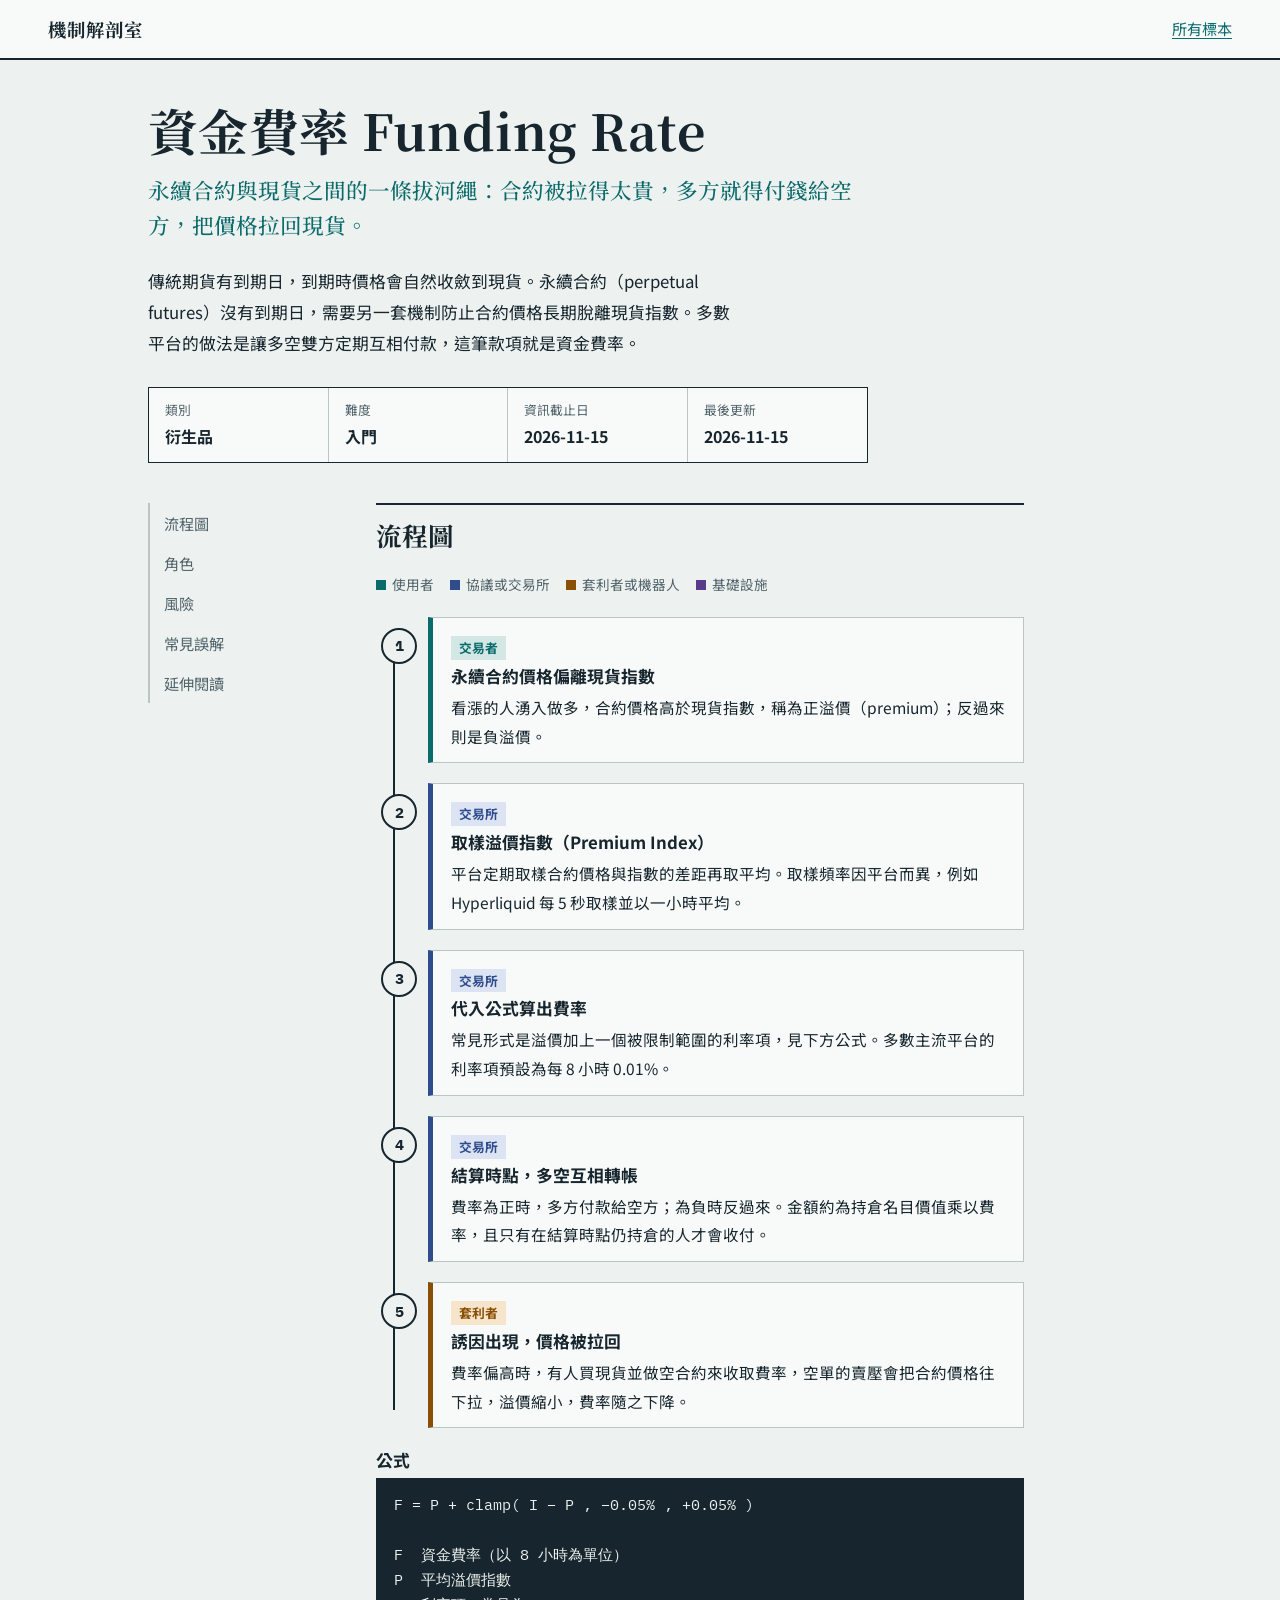
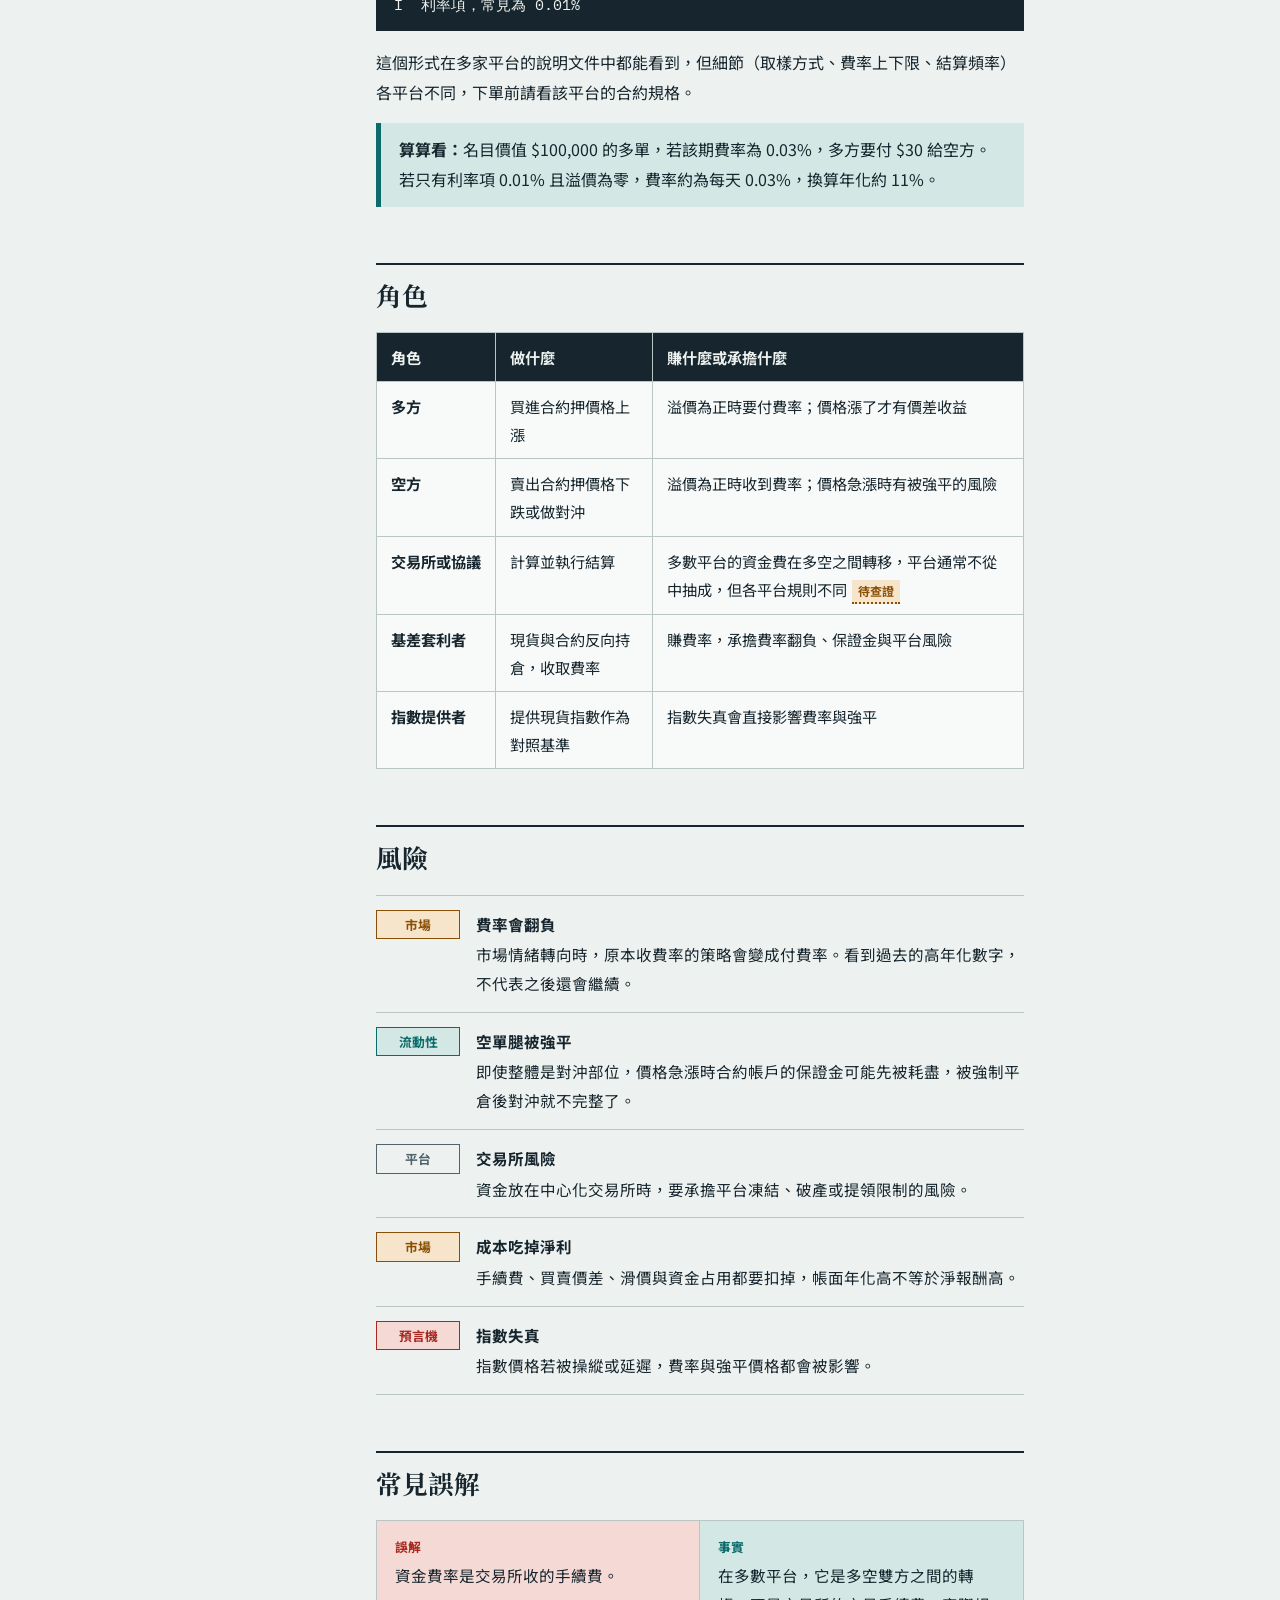
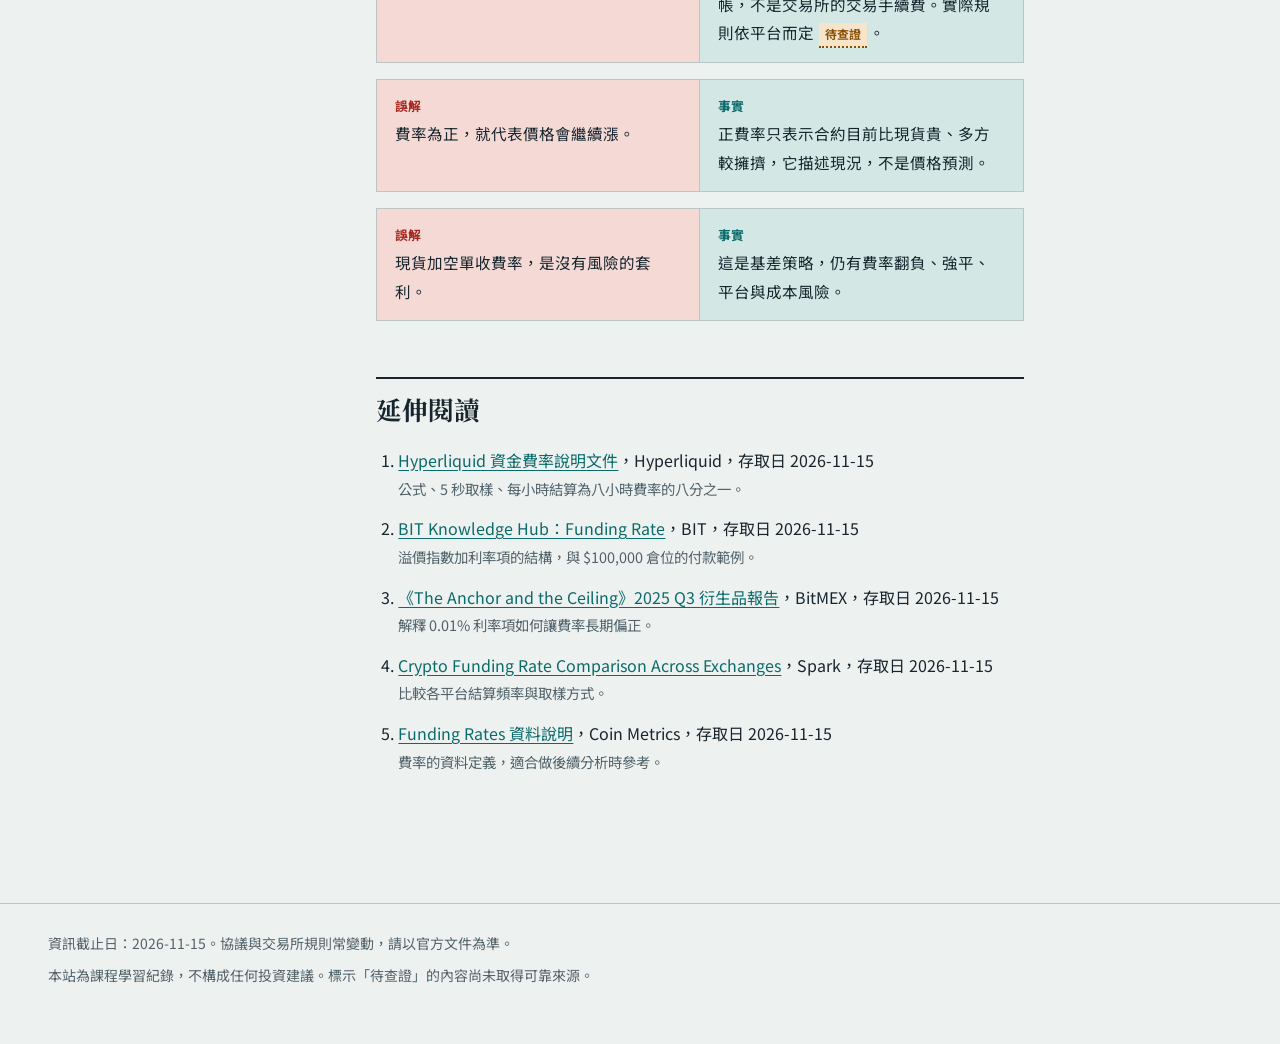
==== mechanisms/funding-rate.html @ 9c83f1c2 "1" ====
<!DOCTYPE html>
<html lang="zh-Hant">
<head>
  <meta charset="utf-8">
  <meta name="viewport" content="width=device-width, initial-scale=1">
  <title>資金費率 Funding Rate｜機制解剖室</title>
  <meta name="description" content="永續合約如何靠多空互相付款，讓價格不偏離現貨。">
  <link rel="preconnect" href="https://fonts.googleapis.com">
  <link rel="preconnect" href="https://fonts.gstatic.com" crossorigin>
  <link rel="stylesheet" href="https://fonts.googleapis.com/css2?family=IBM+Plex+Mono:wght@400;600&family=Noto+Sans+TC:wght@400;500;700&family=Noto+Serif+TC:wght@500;700&display=swap">
  <link rel="stylesheet" href="../assets/style.css">
</head>
<body>
  <header class="site-header">
    <a class="brand" href="../index.html">機制解剖室</a>
    <nav><a href="../index.html">所有標本</a></nav>
  </header>

  <main class="page">
    <header class="specimen-head">
      <h1>資金費率 Funding Rate</h1>
      <p class="metaphor">永續合約與現貨之間的一條拔河繩：合約被拉得太貴，多方就得付錢給空方，把價格拉回現貨。</p>
      <p class="lede">傳統期貨有到期日，到期時價格會自然收斂到現貨。永續合約（perpetual futures）沒有到期日，需要另一套機制防止合約價格長期脫離現貨指數。多數平台的做法是讓多空雙方定期互相付款，這筆款項就是資金費率。</p>
      <dl class="specimen-card">
        <div><dt>類別</dt><dd>衍生品</dd></div>
        <div><dt>難度</dt><dd>入門</dd></div>
        <div><dt>資訊截止日</dt><dd>2026-11-15</dd></div>
        <div><dt>最後更新</dt><dd>2026-11-15</dd></div>
      </dl>
    </header>

    <nav class="toc" aria-label="本頁目錄">
      <ul>
        <li><a href="#flow">流程圖</a></li>
        <li><a href="#roles">角色</a></li>
        <li><a href="#risks">風險</a></li>
        <li><a href="#myths">常見誤解</a></li>
        <li><a href="#refs">延伸閱讀</a></li>
      </ul>
    </nav>

    <div class="content">

      <section class="block" id="flow">
        <h2>流程圖</h2>
        <ul class="legend">
          <li class="l-user">使用者</li>
          <li class="l-protocol">協議或交易所</li>
          <li class="l-bot">套利者或機器人</li>
          <li class="l-infra">基礎設施</li>
        </ul>
        <ol class="flow">
          <li class="flow-step" data-actor="user">
            <span class="actor">交易者</span>
            <h3>永續合約價格偏離現貨指數</h3>
            <p>看漲的人湧入做多，合約價格高於現貨指數，稱為正溢價（premium）；反過來則是負溢價。</p>
          </li>
          <li class="flow-step" data-actor="protocol">
            <span class="actor">交易所</span>
            <h3>取樣溢價指數（Premium Index）</h3>
            <p>平台定期取樣合約價格與指數的差距再取平均。取樣頻率因平台而異，例如 Hyperliquid 每 5 秒取樣並以一小時平均。</p>
          </li>
          <li class="flow-step" data-actor="protocol">
            <span class="actor">交易所</span>
            <h3>代入公式算出費率</h3>
            <p>常見形式是溢價加上一個被限制範圍的利率項，見下方公式。多數主流平台的利率項預設為每 8 小時 0.01%。</p>
          </li>
          <li class="flow-step" data-actor="protocol">
            <span class="actor">交易所</span>
            <h3>結算時點，多空互相轉帳</h3>
            <p>費率為正時，多方付款給空方；為負時反過來。金額約為持倉名目價值乘以費率，且只有在結算時點仍持倉的人才會收付。</p>
          </li>
          <li class="flow-step" data-actor="bot">
            <span class="actor">套利者</span>
            <h3>誘因出現，價格被拉回</h3>
            <p>費率偏高時，有人買現貨並做空合約來收取費率，空單的賣壓會把合約價格往下拉，溢價縮小，費率隨之下降。</p>
          </li>
        </ol>

        <h3>公式</h3>
        <pre class="formula">F = P + clamp( I − P , −0.05% , +0.05% )

F  資金費率（以 8 小時為單位）
P  平均溢價指數
I  利率項，常見為 0.01%</pre>
        <p>這個形式在多家平台的說明文件中都能看到，但細節（取樣方式、費率上下限、結算頻率）各平台不同，下單前請看該平台的合約規格。</p>

        <div class="example">
          <p><strong>算算看：</strong>名目價值 $100,000 的多單，若該期費率為 0.03%，多方要付 $30 給空方。若只有利率項 0.01% 且溢價為零，費率約為每天 0.03%，換算年化約 11%。</p>
        </div>
      </section>

      <section class="block" id="roles">
        <h2>角色</h2>
        <div class="table-wrap">
          <table>
            <thead><tr><th>角色</th><th>做什麼</th><th>賺什麼或承擔什麼</th></tr></thead>
            <tbody>
              <tr><td>多方</td><td>買進合約押價格上漲</td><td>溢價為正時要付費率；價格漲了才有價差收益</td></tr>
              <tr><td>空方</td><td>賣出合約押價格下跌或做對沖</td><td>溢價為正時收到費率；價格急漲時有被強平的風險</td></tr>
              <tr><td>交易所或協議</td><td>計算並執行結算</td><td>多數平台的資金費在多空之間轉移，平台通常不從中抽成，但各平台規則不同 <span class="verify">待查證</span></td></tr>
              <tr><td>基差套利者</td><td>現貨與合約反向持倉，收取費率</td><td>賺費率，承擔費率翻負、保證金與平台風險</td></tr>
              <tr><td>指數提供者</td><td>提供現貨指數作為對照基準</td><td>指數失真會直接影響費率與強平</td></tr>
            </tbody>
          </table>
        </div>
      </section>

      <section class="block" id="risks">
        <h2>風險</h2>
        <ul class="risks">
          <li><span class="tag tag-market">市場</span><div><p><strong>費率會翻負</strong>市場情緒轉向時，原本收費率的策略會變成付費率。看到過去的高年化數字，不代表之後還會繼續。</p></div></li>
          <li><span class="tag tag-liquidity">流動性</span><div><p><strong>空單腿被強平</strong>即使整體是對沖部位，價格急漲時合約帳戶的保證金可能先被耗盡，被強制平倉後對沖就不完整了。</p></div></li>
          <li><span class="tag tag-platform">平台</span><div><p><strong>交易所風險</strong>資金放在中心化交易所時，要承擔平台凍結、破產或提領限制的風險。</p></div></li>
          <li><span class="tag tag-market">市場</span><div><p><strong>成本吃掉淨利</strong>手續費、買賣價差、滑價與資金占用都要扣掉，帳面年化高不等於淨報酬高。</p></div></li>
          <li><span class="tag tag-oracle">預言機</span><div><p><strong>指數失真</strong>指數價格若被操縱或延遲，費率與強平價格都會被影響。</p></div></li>
        </ul>
      </section>

      <section class="block" id="myths">
        <h2>常見誤解</h2>
        <div class="myth">
          <p class="wrong"><b>誤解</b>資金費率是交易所收的手續費。</p>
          <p class="right"><b>事實</b>在多數平台，它是多空雙方之間的轉帳，不是交易所的交易手續費。實際規則依平台而定 <span class="verify">待查證</span>。</p>
        </div>
        <div class="myth">
          <p class="wrong"><b>誤解</b>費率為正，就代表價格會繼續漲。</p>
          <p class="right"><b>事實</b>正費率只表示合約目前比現貨貴、多方較擁擠，它描述現況，不是價格預測。</p>
        </div>
        <div class="myth">
          <p class="wrong"><b>誤解</b>現貨加空單收費率，是沒有風險的套利。</p>
          <p class="right"><b>事實</b>這是基差策略，仍有費率翻負、強平、平台與成本風險。</p>
        </div>
      </section>

      <section class="block" id="refs">
        <h2>延伸閱讀</h2>
        <ol class="refs">
          <li><a href="https://hyperliquid.gitbook.io/hyperliquid-docs/trading/funding.md">Hyperliquid 資金費率說明文件</a>，Hyperliquid，存取日 2026-11-15<span class="ref-note">公式、5 秒取樣、每小時結算為八小時費率的八分之一。</span></li>
          <li><a href="https://www.bit.com/knowledge-hub/funding-rate">BIT Knowledge Hub：Funding Rate</a>，BIT，存取日 2026-11-15<span class="ref-note">溢價指數加利率項的結構，與 $100,000 倉位的付款範例。</span></li>
          <li><a href="https://www.bitmex.com/blog/2025q3-derivatives-report">《The Anchor and the Ceiling》2025 Q3 衍生品報告</a>，BitMEX，存取日 2026-11-15<span class="ref-note">解釋 0.01% 利率項如何讓費率長期偏正。</span></li>
          <li><a href="https://www.spark.money/tools/funding-rate-comparison">Crypto Funding Rate Comparison Across Exchanges</a>，Spark，存取日 2026-11-15<span class="ref-note">比較各平台結算頻率與取樣方式。</span></li>
          <li><a href="https://docs.coinmetrics.io/market-data/market-data-overview/funding-rates/funding-rates">Funding Rates 資料說明</a>，Coin Metrics，存取日 2026-11-15<span class="ref-note">費率的資料定義，適合做後續分析時參考。</span></li>
        </ol>
      </section>

    </div>
  </main>

  <footer class="site-footer">
    <p>資訊截止日：2026-11-15。協議與交易所規則常變動，請以官方文件為準。</p>
    <p>本站為課程學習紀錄，不構成任何投資建議。標示「待查證」的內容尚未取得可靠來源。</p>
  </footer>
</body>
</html>
---- assets/style.css ----
/* 機制解剖室 — 全站唯一樣式檔。規則見 AGENTS.md 第 6 節。 */

:root {
  --paper: #edf1ef;
  --surface: #f8faf9;
  --ink: #17262e;
  --muted: #51636b;
  --rule: #b9c6c4;

  --teal: #0b6b6b;
  --teal-soft: #d3e8e5;
  --amber: #8a4f06;
  --amber-soft: #f6e5cb;
  --red: #a8281f;
  --red-soft: #f4d9d5;
  --blue: #2f4c8c;
  --blue-soft: #dce4f4;
  --violet: #5b3a8c;
  --violet-soft: #e7dff3;

  --serif: "Noto Serif TC", "Songti TC", "PMingLiU", serif;
  --sans: "Noto Sans TC", "PingFang TC", "Microsoft JhengHei", system-ui, sans-serif;
  --mono: "IBM Plex Mono", ui-monospace, Menlo, Consolas, monospace;
}

*, *::before, *::after { box-sizing: border-box; }

html { scroll-behavior: smooth; }
@media (prefers-reduced-motion: reduce) { html { scroll-behavior: auto; } }

body {
  margin: 0;
  background: var(--paper);
  color: var(--ink);
  font: 400 1rem/1.85 var(--sans);
  -webkit-text-size-adjust: 100%;
}

a { color: var(--teal); text-underline-offset: 3px; }
a:hover { color: var(--ink); }
a:focus-visible, summary:focus-visible {
  outline: 3px solid var(--amber);
  outline-offset: 3px;
}

/* ---------- 站台頁首 / 頁尾 ---------- */

.site-header {
  display: flex;
  justify-content: space-between;
  align-items: center;
  gap: 16px;
  padding: 14px clamp(16px, 4vw, 48px);
  background: var(--surface);
  border-bottom: 2px solid var(--ink);
}
.brand {
  font: 700 1.15rem/1 var(--serif);
  letter-spacing: 0.06em;
  color: var(--ink);
  text-decoration: none;
}
.site-header nav a { font-size: 0.95rem; }

.site-footer {
  padding: 28px clamp(16px, 4vw, 48px) 48px;
  border-top: 1px solid var(--rule);
  color: var(--muted);
  font-size: 0.875rem;
  line-height: 1.7;
}
.site-footer p { max-width: 70ch; margin: 0 0 8px; }

/* ---------- 版面 ---------- */

.page {
  max-width: 1080px;
  margin: 0 auto;
  padding: 40px clamp(16px, 4vw, 48px) 72px;
  display: grid;
  grid-template-columns: 180px minmax(0, 1fr);
  column-gap: 48px;
}
.specimen-head { grid-column: 1 / -1; margin-bottom: 40px; }
.toc { position: sticky; top: 24px; align-self: start; }
.content { min-width: 0; max-width: 72ch; }

.toc ul { list-style: none; margin: 0; padding: 0; border-left: 2px solid var(--rule); }
.toc a {
  display: block;
  padding: 6px 0 6px 14px;
  margin-left: -2px;
  border-left: 2px solid transparent;
  color: var(--muted);
  text-decoration: none;
  font-size: 0.95rem;
}
.toc a:hover { color: var(--ink); border-left-color: var(--teal); }

@media (max-width: 820px) {
  .page { display: block; padding-top: 28px; }
  .toc { position: static; margin-bottom: 32px; }
  .toc ul { display: flex; gap: 8px; overflow-x: auto; border-left: 0; padding-bottom: 4px; }
  .toc a {
    border: 1px solid var(--rule);
    border-radius: 999px;
    padding: 4px 14px;
    margin: 0;
    white-space: nowrap;
    background: var(--surface);
  }
}

/* ---------- 標本頁首 ---------- */

h1 {
  font: 700 clamp(2rem, 5vw, 3.1rem)/1.2 var(--serif);
  margin: 0 0 14px;
  letter-spacing: 0.01em;
}
.metaphor {
  font: 500 clamp(1.1rem, 2.4vw, 1.35rem)/1.6 var(--serif);
  color: var(--teal);
  margin: 0 0 24px;
  max-width: 34em;
}
.lede { max-width: 66ch; margin: 0 0 28px; font-size: 1.05rem; }

.specimen-card {
  display: grid;
  grid-template-columns: repeat(auto-fit, minmax(150px, 1fr));
  gap: 0;
  margin: 0;
  max-width: 720px;
  background: var(--surface);
  border: 1.5px solid var(--ink);
}
.specimen-card div { padding: 10px 16px; border-right: 1px solid var(--rule); }
.specimen-card div:last-child { border-right: 0; }
.specimen-card dt { font-size: 0.8rem; color: var(--muted); margin: 0; }
.specimen-card dd { margin: 0; font-weight: 700; }

/* ---------- 區塊 ---------- */

.block { margin: 0 0 56px; scroll-margin-top: 16px; }
.block > h2 {
  font: 700 1.6rem/1.3 var(--serif);
  margin: 0 0 20px;
  padding-top: 14px;
  border-top: 2px solid var(--ink);
}
.block p { margin: 0 0 1em; }
h3 { font: 700 1.05rem/1.5 var(--sans); margin: 0 0 4px; }

/* ---------- 流程圖 ---------- */

.flow {
  list-style: none;
  counter-reset: step;
  margin: 0;
  padding: 0 0 0 52px;
  position: relative;
}
.flow::before {
  content: "";
  position: absolute;
  left: 17px;
  top: 18px;
  bottom: 18px;
  width: 2px;
  background: var(--ink);
}
.flow-step {
  counter-increment: step;
  position: relative;
  margin: 0 0 20px;
  padding: 14px 18px 12px;
  background: var(--surface);
  border: 1px solid var(--rule);
  border-left: 5px solid var(--actor-color, var(--muted));
}
.flow-step::before {
  content: counter(step);
  position: absolute;
  left: -52px;
  top: 10px;
  width: 36px;
  height: 36px;
  display: grid;
  place-items: center;
  background: var(--paper);
  border: 2px solid var(--ink);
  border-radius: 50%;
  font: 700 0.95rem/1 var(--mono);
}
.flow-step p { margin: 0; font-size: 0.97rem; }
.actor {
  display: inline-block;
  margin-bottom: 4px;
  padding: 0 8px;
  font-size: 0.8rem;
  font-weight: 700;
  color: var(--actor-color, var(--muted));
  background: var(--actor-soft, var(--paper));
}
.flow-step[data-actor="user"]     { --actor-color: var(--teal);  --actor-soft: var(--teal-soft); }
.flow-step[data-actor="protocol"] { --actor-color: var(--blue);  --actor-soft: var(--blue-soft); }
.flow-step[data-actor="bot"]      { --actor-color: var(--amber); --actor-soft: var(--amber-soft); }
.flow-step[data-actor="infra"]    { --actor-color: var(--violet); --actor-soft: var(--violet-soft); }

.legend {
  display: flex;
  flex-wrap: wrap;
  gap: 8px 16px;
  margin: 0 0 20px;
  padding: 0;
  list-style: none;
  font-size: 0.85rem;
  color: var(--muted);
}
.legend li::before {
  content: "";
  display: inline-block;
  width: 10px;
  height: 10px;
  margin-right: 6px;
  background: var(--c);
}
.legend .l-user     { --c: var(--teal); }
.legend .l-protocol { --c: var(--blue); }
.legend .l-bot      { --c: var(--amber); }
.legend .l-infra    { --c: var(--violet); }

/* ---------- 公式 / 範例 ---------- */

.formula {
  margin: 0 0 1.2em;
  padding: 14px 18px;
  overflow-x: auto;
  background: var(--ink);
  color: var(--paper);
  font: 400 0.92rem/1.7 var(--mono);
}
.example {
  margin: 0 0 1.2em;
  padding: 12px 18px;
  background: var(--teal-soft);
  border-left: 5px solid var(--teal);
}
.example p { margin: 0; }

/* ---------- 表格 ---------- */

.table-wrap { overflow-x: auto; margin: 0 0 1em; }
table { width: 100%; border-collapse: collapse; background: var(--surface); font-size: 0.95rem; }
th, td { padding: 10px 14px; text-align: left; vertical-align: top; border: 1px solid var(--rule); }
th { background: var(--ink); color: var(--paper); font-weight: 700; white-space: nowrap; }
td:first-child { font-weight: 700; white-space: nowrap; }

/* ---------- 風險 ---------- */

.risks { list-style: none; margin: 0; padding: 0; }
.risks li {
  display: grid;
  grid-template-columns: 84px minmax(0, 1fr);
  gap: 16px;
  padding: 14px 0;
  border-bottom: 1px solid var(--rule);
}
.risks li:first-child { border-top: 1px solid var(--rule); }
.risks p { margin: 0; font-size: 0.97rem; }
.risks strong { display: block; margin-bottom: 2px; }

.tag {
  display: inline-block;
  align-self: start;
  padding: 2px 8px;
  text-align: center;
  font-size: 0.8rem;
  font-weight: 700;
  border: 1.5px solid currentColor;
}
.tag-market    { color: var(--amber);  background: var(--amber-soft); }
.tag-contract  { color: var(--blue);   background: var(--blue-soft); }
.tag-liquidity { color: var(--teal);   background: var(--teal-soft); }
.tag-platform  { color: var(--muted);  background: var(--paper); }
.tag-oracle    { color: var(--red);    background: var(--red-soft); }
.tag-gov       { color: var(--violet); background: var(--violet-soft); }

/* ---------- 常見誤解 ---------- */

.myth {
  display: grid;
  grid-template-columns: 1fr 1fr;
  margin: 0 0 16px;
  border: 1px solid var(--rule);
  background: var(--surface);
}
.myth p { margin: 0; padding: 14px 18px; font-size: 0.97rem; }
.myth .wrong { background: var(--red-soft); border-right: 1px solid var(--rule); }
.myth .right { background: var(--teal-soft); }
.myth b { display: block; font-size: 0.8rem; margin-bottom: 2px; }
.myth .wrong b { color: var(--red); }
.myth .right b { color: var(--teal); }

@media (max-width: 640px) {
  .myth { grid-template-columns: 1fr; }
  .myth .wrong { border-right: 0; border-bottom: 1px solid var(--rule); }
  .risks li { grid-template-columns: 1fr; gap: 6px; }
}

/* ---------- 延伸閱讀 ---------- */

.refs { margin: 0; padding-left: 1.4em; }
.refs li { margin-bottom: 12px; }
.ref-note { display: block; color: var(--muted); font-size: 0.9rem; }

/* ---------- 待查證 ---------- */

.verify {
  display: inline-block;
  margin: 0 2px;
  padding: 0 6px;
  font-size: 0.75rem;
  font-weight: 700;
  color: var(--amber);
  background: var(--amber-soft);
  border-bottom: 2px dotted var(--amber);
}

/* ---------- 首頁 ---------- */

.home { max-width: 1080px; margin: 0 auto; padding: 56px clamp(16px, 4vw, 48px) 72px; }
.hero { max-width: 40em; margin-bottom: 56px; }
.hero h1 { font-size: clamp(2.4rem, 7vw, 4.2rem); line-height: 1.1; margin-bottom: 20px; }
.hero p { font-size: 1.1rem; margin: 0; }

.home h2 {
  font: 700 1.4rem/1.3 var(--serif);
  margin: 0 0 16px;
  padding-top: 14px;
  border-top: 2px solid var(--ink);
}
.home section { margin-bottom: 56px; }

.five { display: flex; flex-wrap: wrap; gap: 10px; margin: 0; padding: 0; list-style: none; }
.five li {
  padding: 8px 16px;
  background: var(--surface);
  border: 1.5px solid var(--ink);
  font-weight: 700;
}

.specimen-list { list-style: none; margin: 0; padding: 0; }
.specimen-list li { border-bottom: 1px solid var(--rule); }
.specimen-list li:first-child { border-top: 1px solid var(--rule); }
.specimen-list a {
  display: grid;
  grid-template-columns: minmax(0, 1fr) auto;
  gap: 6px 24px;
  padding: 20px 8px;
  color: var(--ink);
  text-decoration: none;
}
.specimen-list a:hover { background: var(--surface); }
.specimen-list h3 { font: 700 1.3rem/1.4 var(--serif); margin: 0; color: var(--teal); }
.specimen-list p { grid-column: 1; margin: 0; max-width: 56ch; font-size: 0.97rem; }
.specimen-list .meta {
  grid-column: 2;
  grid-row: 1 / span 2;
  align-self: center;
  text-align: right;
  font-size: 0.85rem;
  color: var(--muted);
}

@media (max-width: 640px) {
  .specimen-list a { grid-template-columns: 1fr; }
  .specimen-list .meta { grid-column: 1; grid-row: auto; text-align: left; }
}

.notice {
  padding: 14px 18px;
  background: var(--amber-soft);
  border-left: 5px solid var(--amber);
  font-size: 0.95rem;
}
.notice p { margin: 0; }
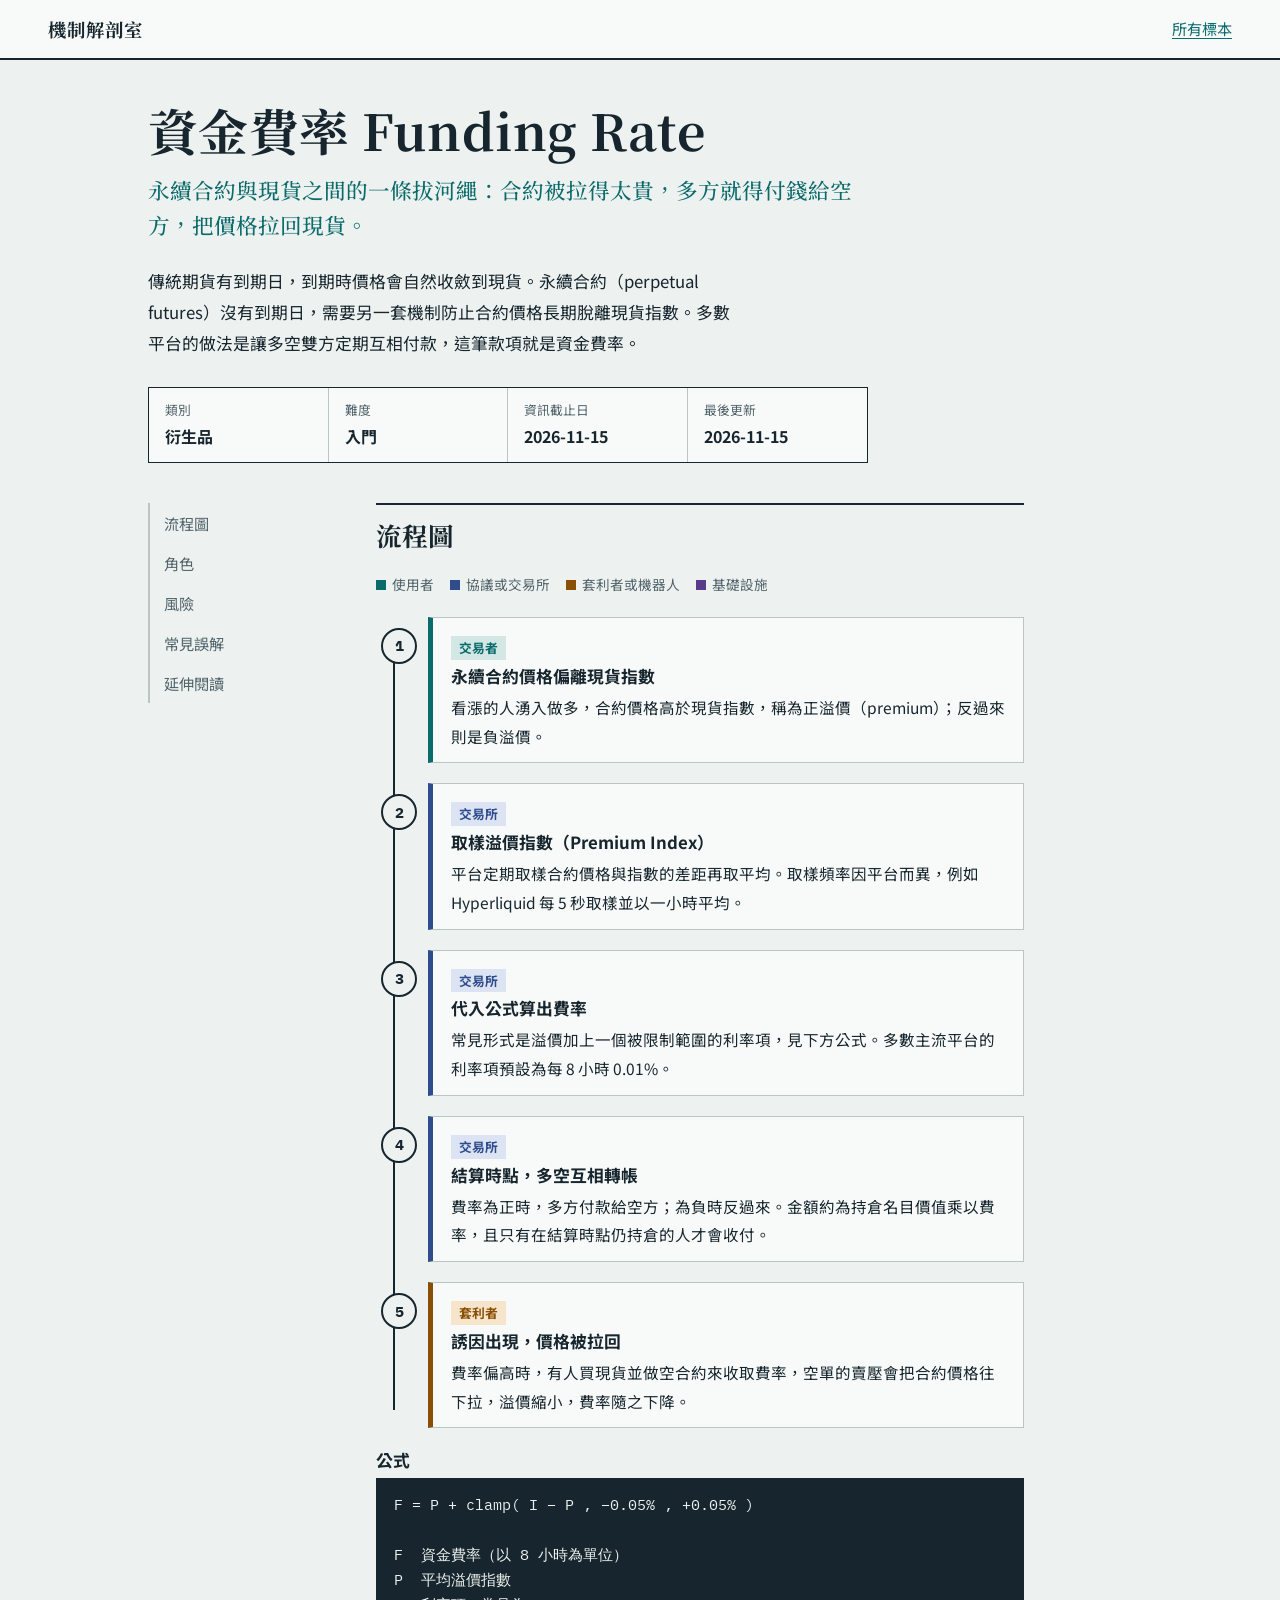
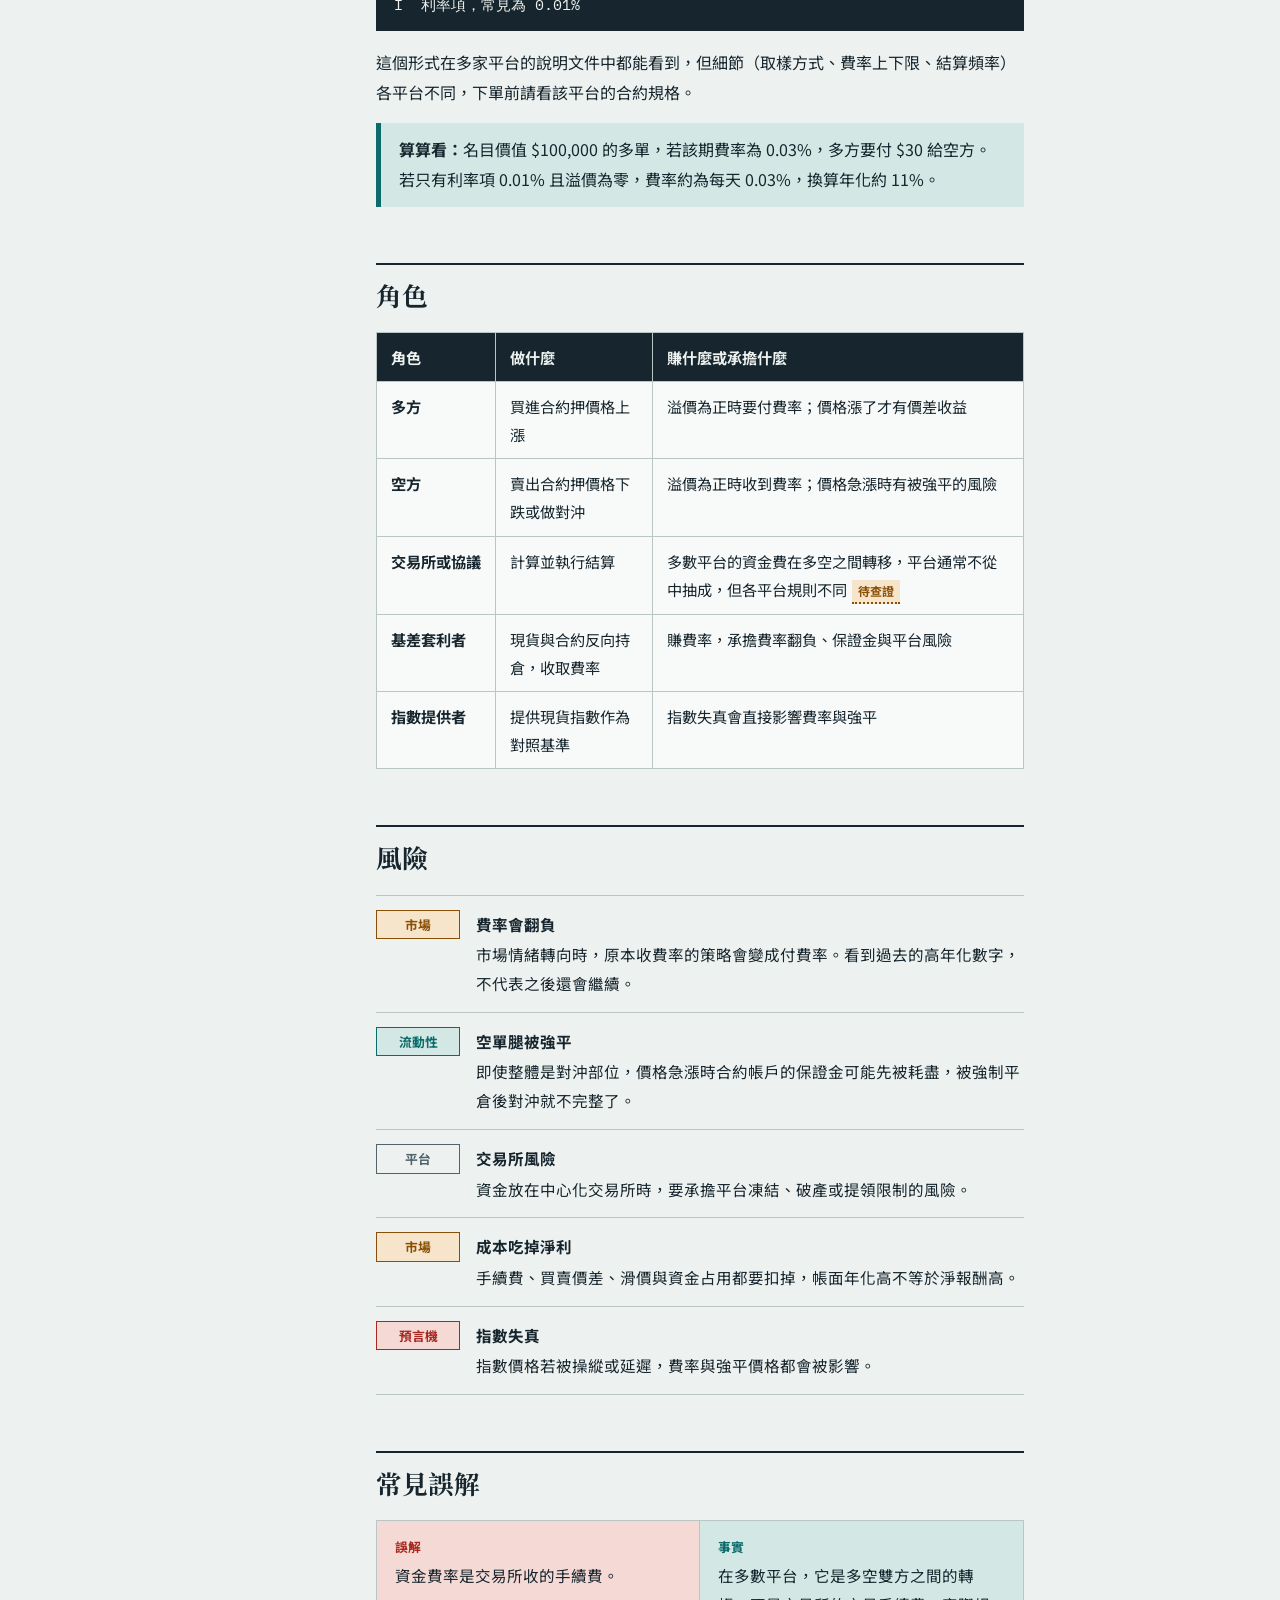
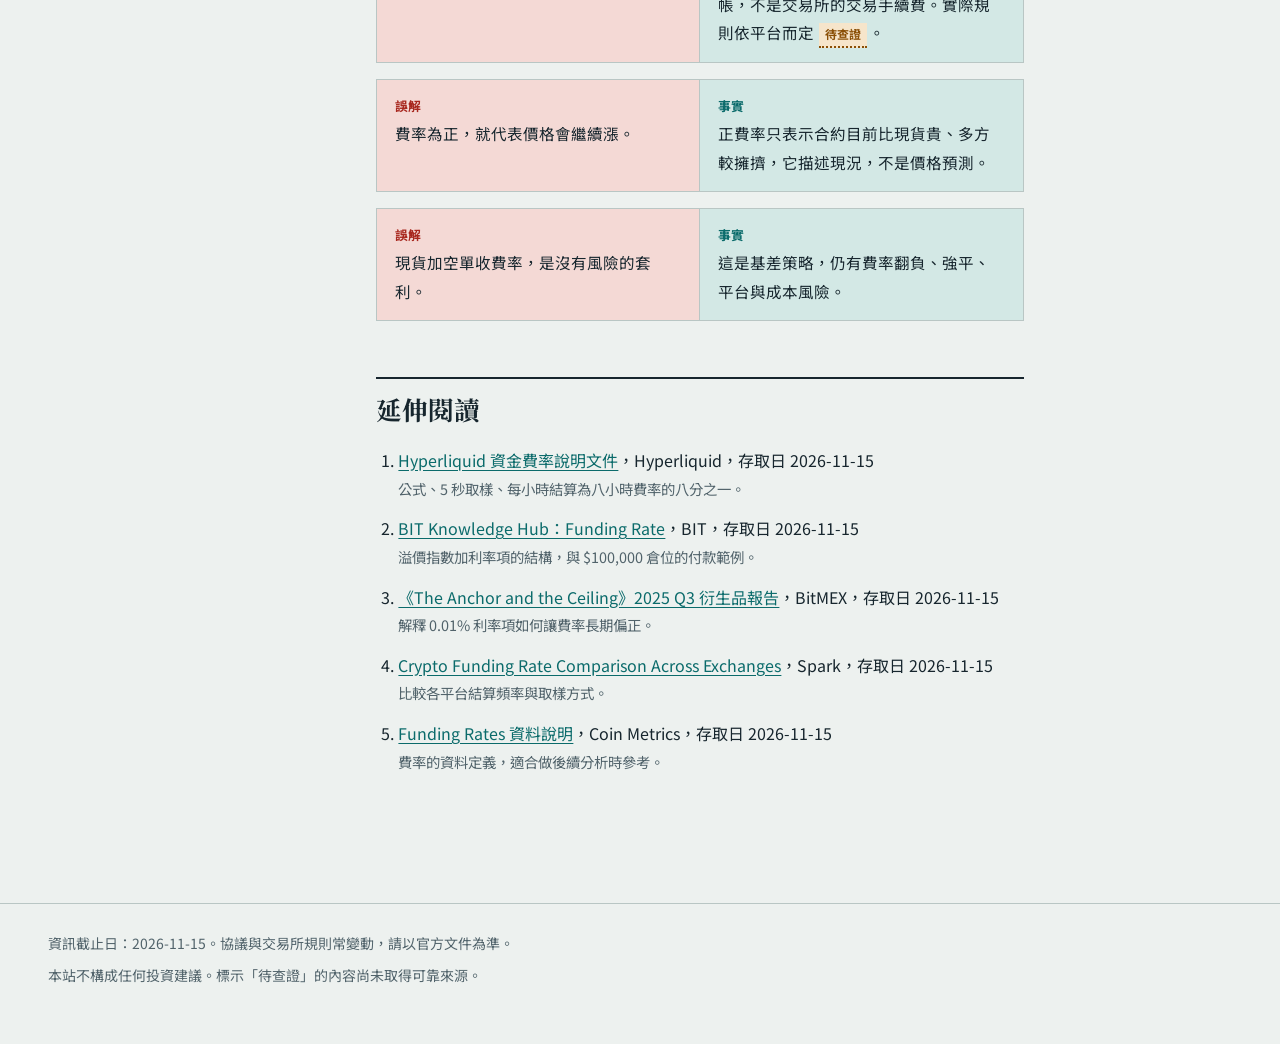
==== commit 68704cd7: "2" ====
--- a/mechanisms/funding-rate.html
+++ b/mechanisms/funding-rate.html
@@ -149,7 +149,7 @@
 
   <footer class="site-footer">
     <p>資訊截止日：2026-11-15。協議與交易所規則常變動，請以官方文件為準。</p>
-    <p>本站為課程學習紀錄，不構成任何投資建議。標示「待查證」的內容尚未取得可靠來源。</p>
+    <p>本站不構成任何投資建議。標示「待查證」的內容尚未取得可靠來源。</p>
   </footer>
 </body>
 </html>
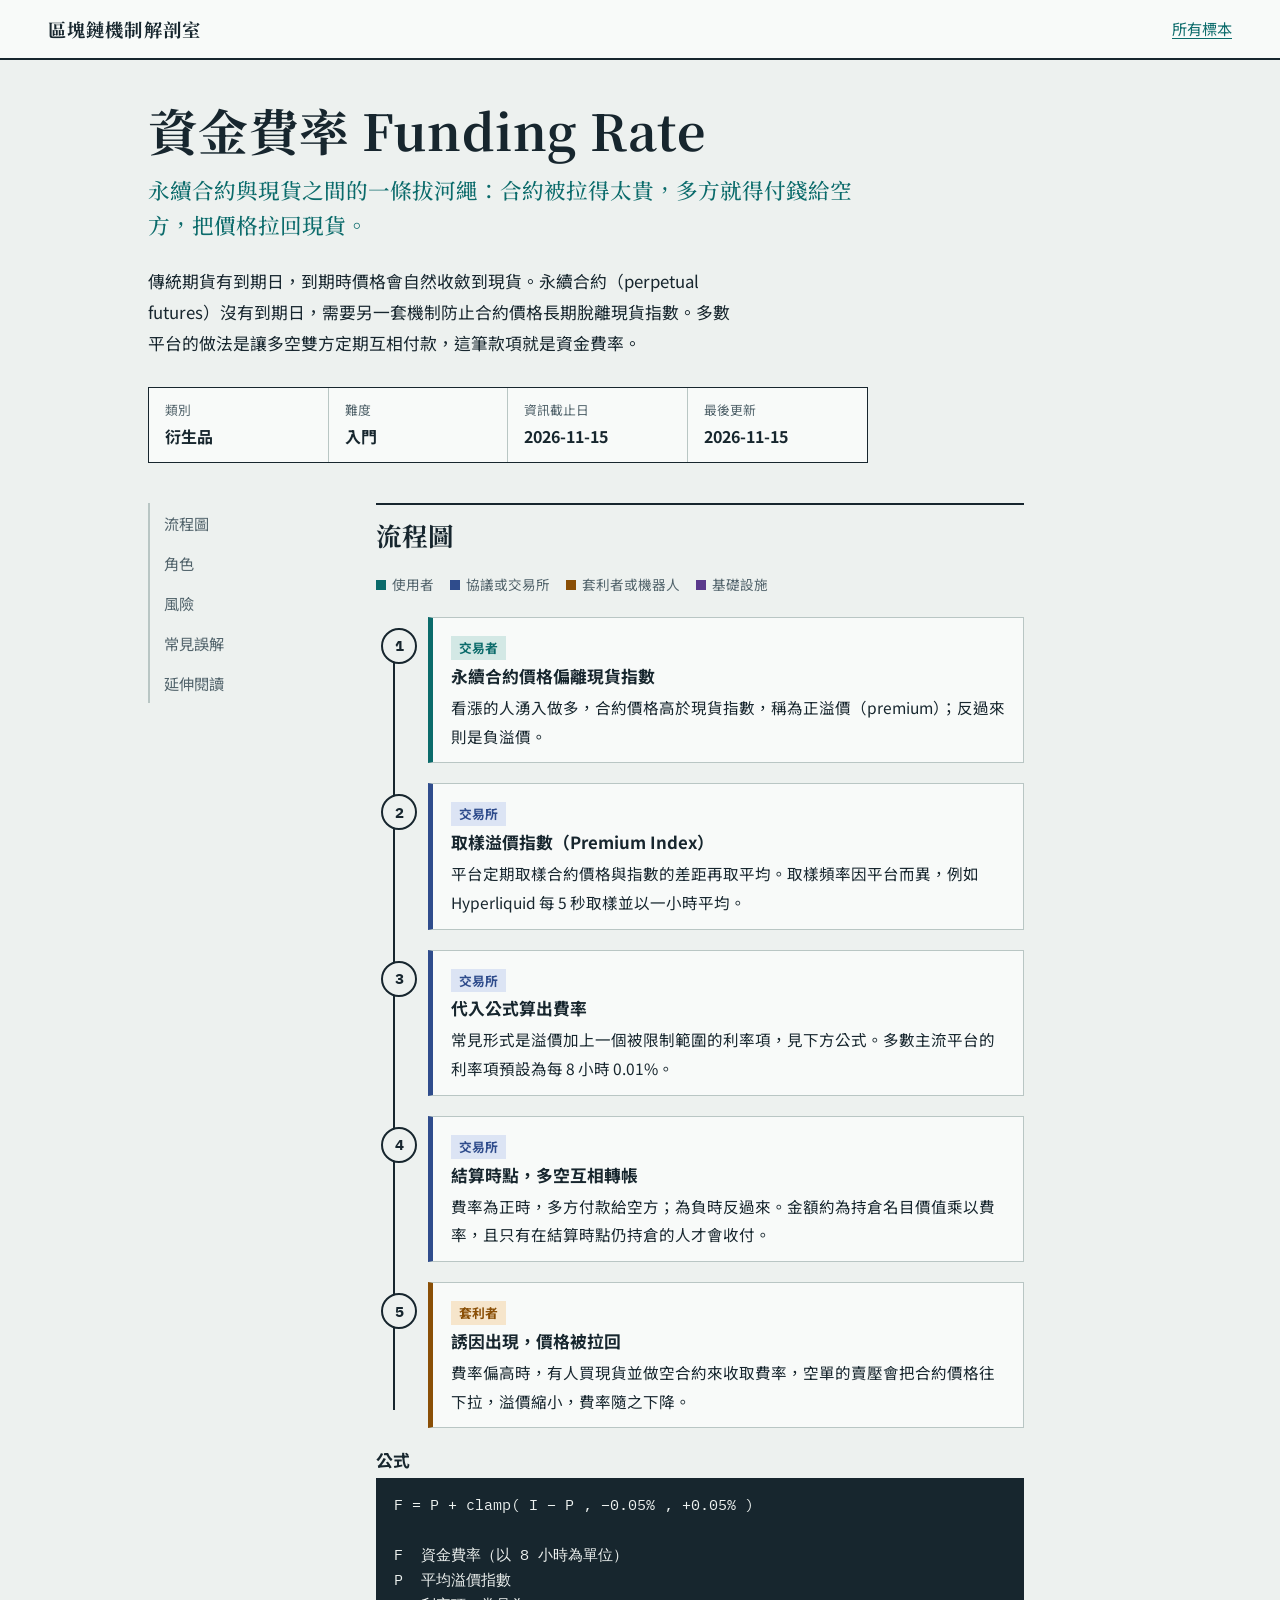
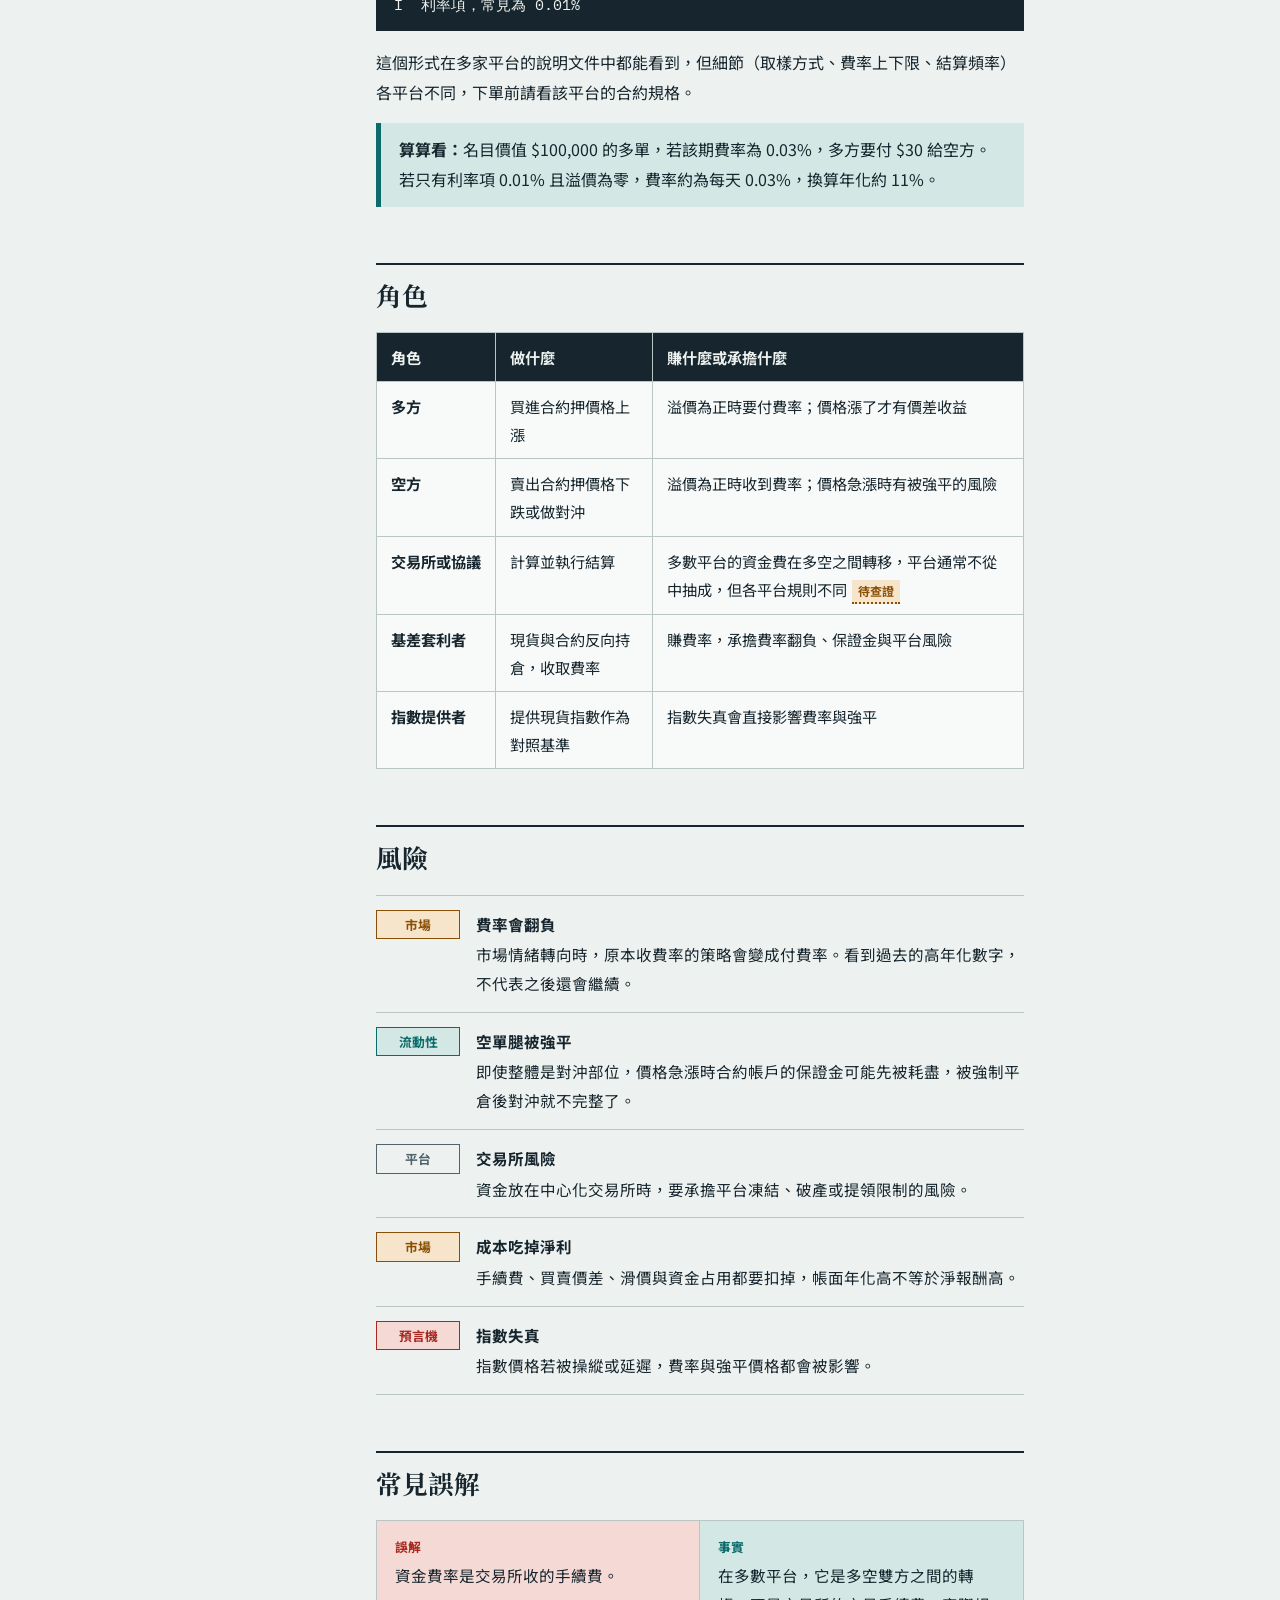
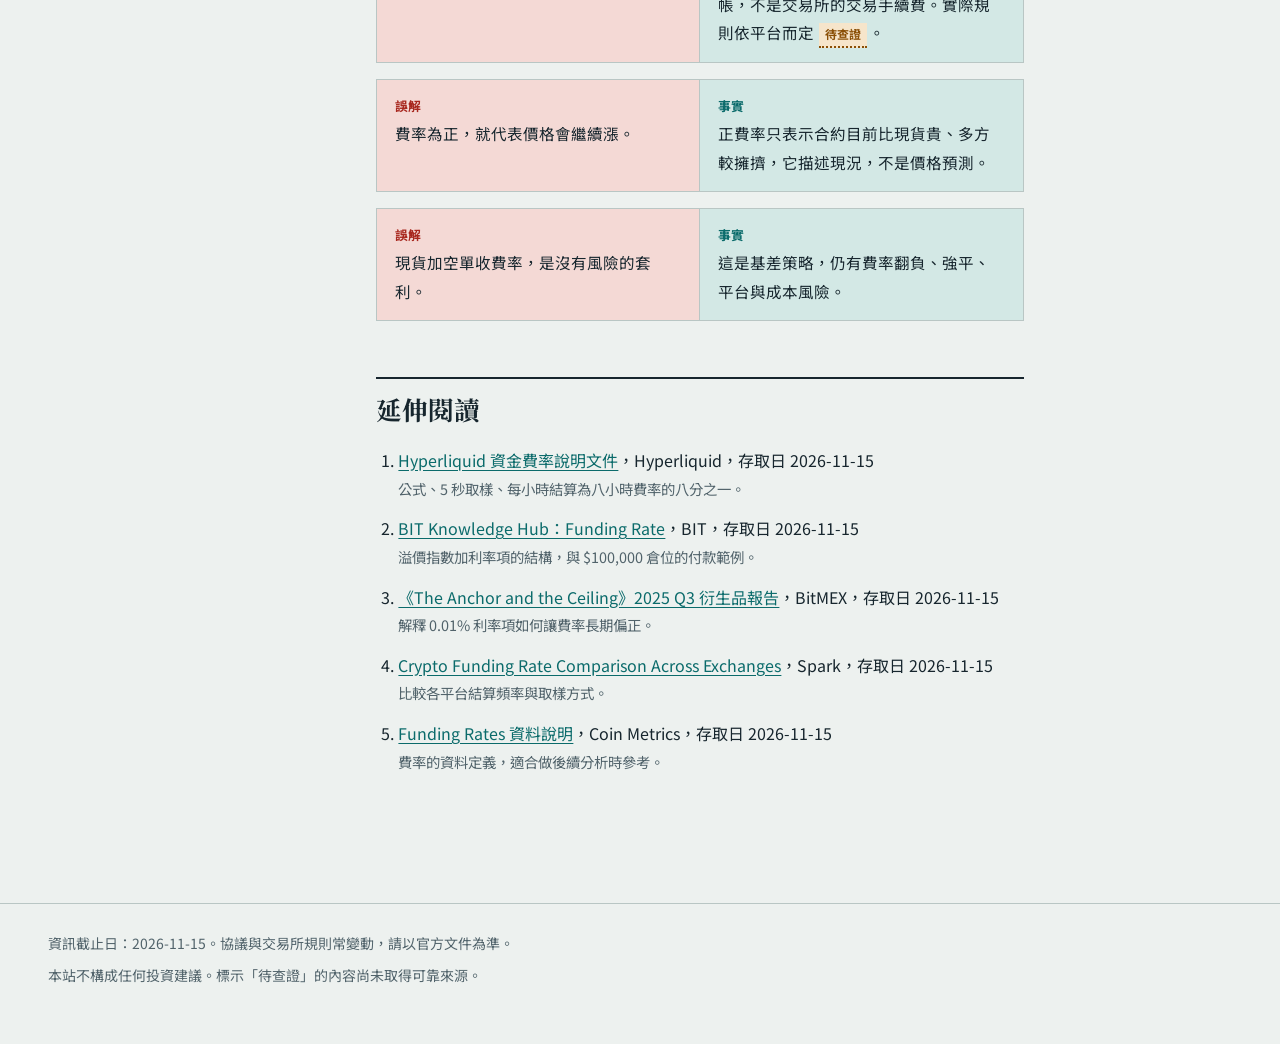
==== commit 16369be4: "3" ====
--- a/mechanisms/funding-rate.html
+++ b/mechanisms/funding-rate.html
@@ -3,7 +3,7 @@
 <head>
   <meta charset="utf-8">
   <meta name="viewport" content="width=device-width, initial-scale=1">
-  <title>資金費率 Funding Rate｜機制解剖室</title>
+  <title>資金費率 Funding Rate｜區塊鏈機制解剖室</title>
   <meta name="description" content="永續合約如何靠多空互相付款，讓價格不偏離現貨。">
   <link rel="preconnect" href="https://fonts.googleapis.com">
   <link rel="preconnect" href="https://fonts.gstatic.com" crossorigin>
@@ -12,7 +12,7 @@
 </head>
 <body>
   <header class="site-header">
-    <a class="brand" href="../index.html">機制解剖室</a>
+    <a class="brand" href="../index.html">區塊鏈機制解剖室</a>
     <nav><a href="../index.html">所有標本</a></nav>
   </header>
 
